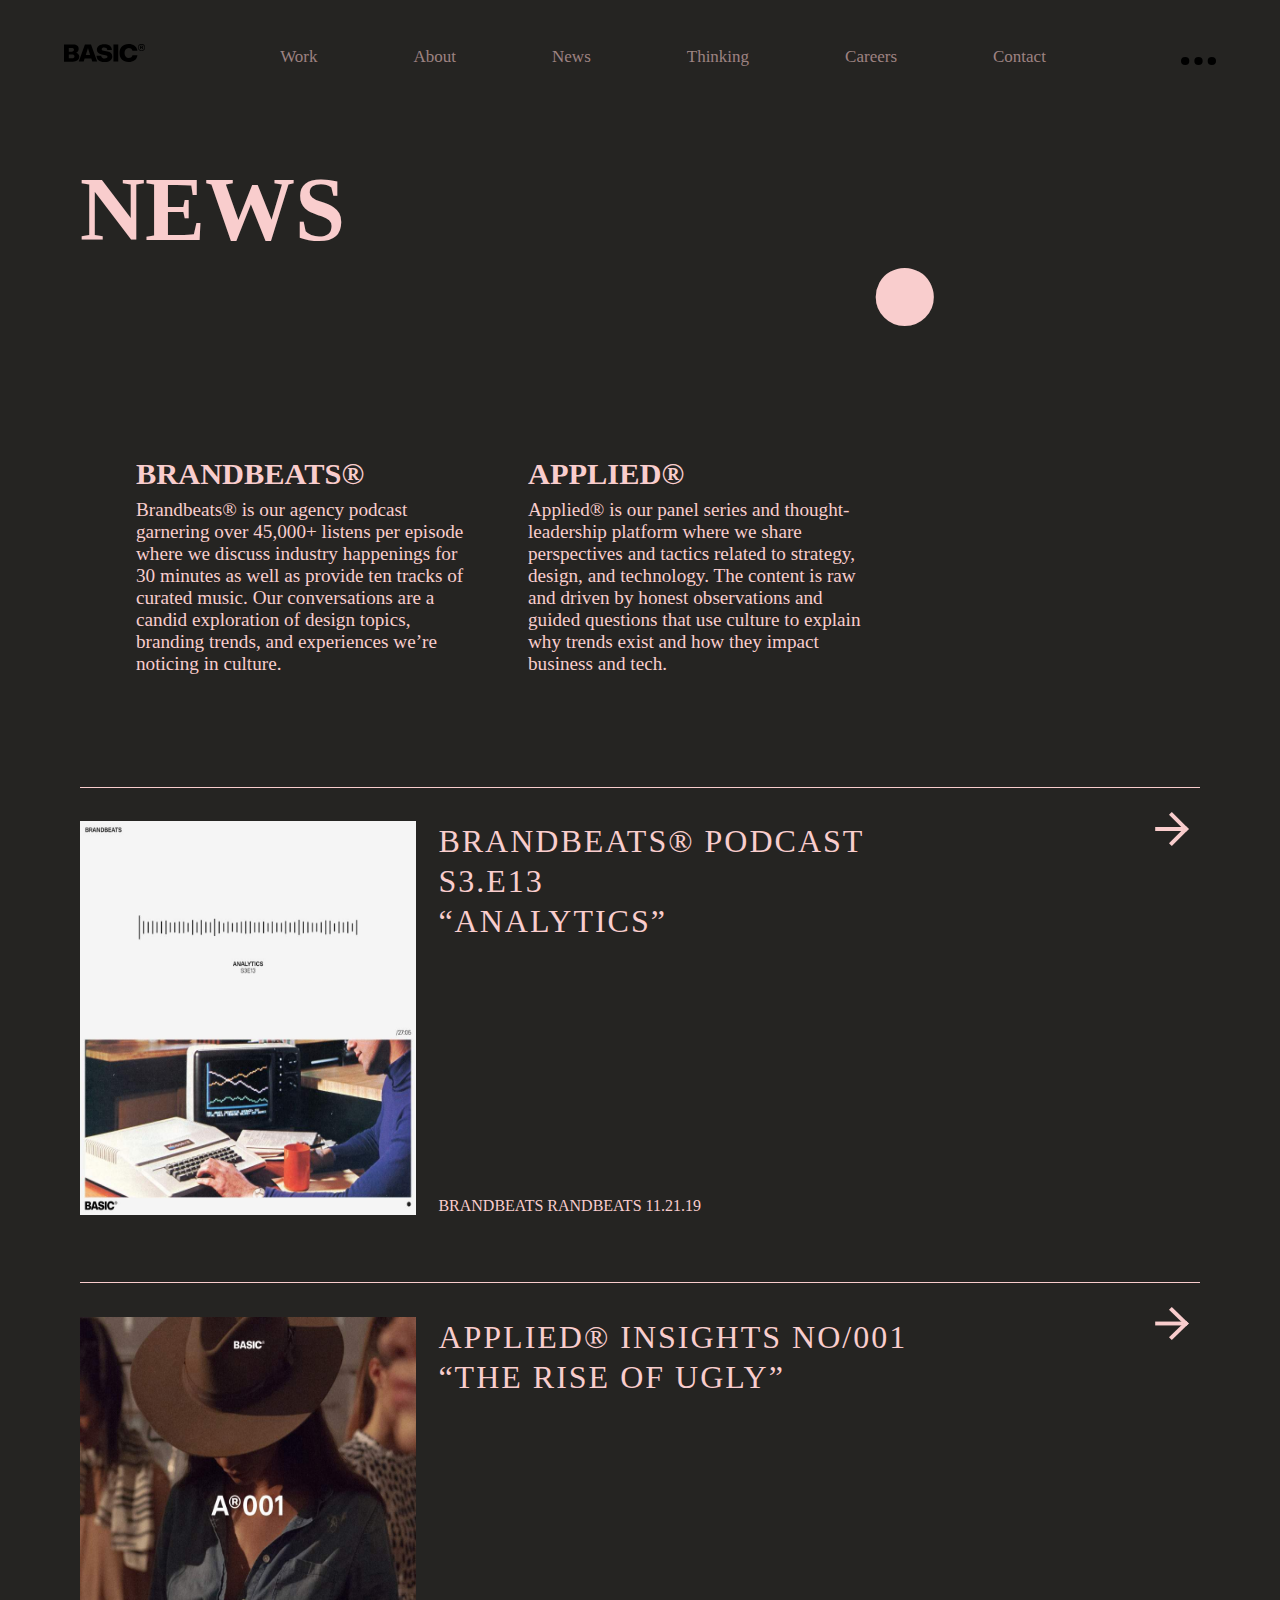
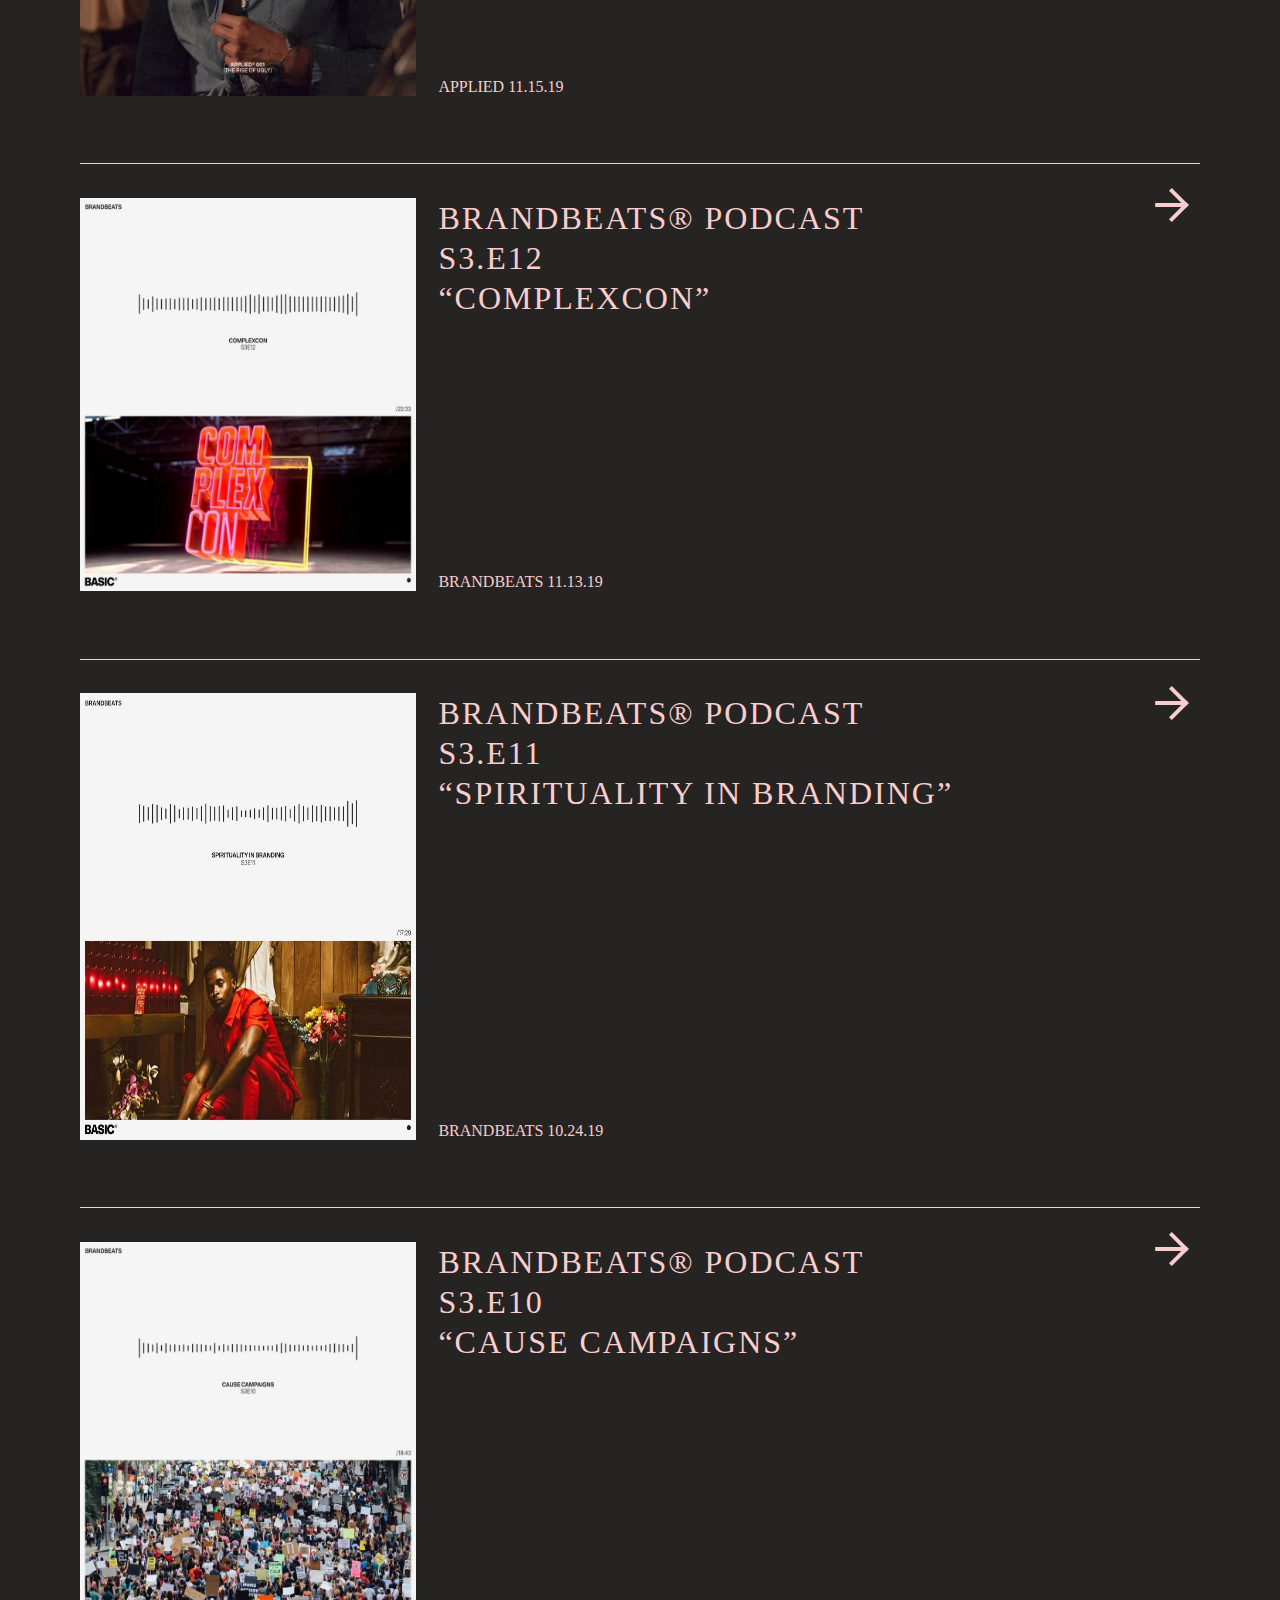
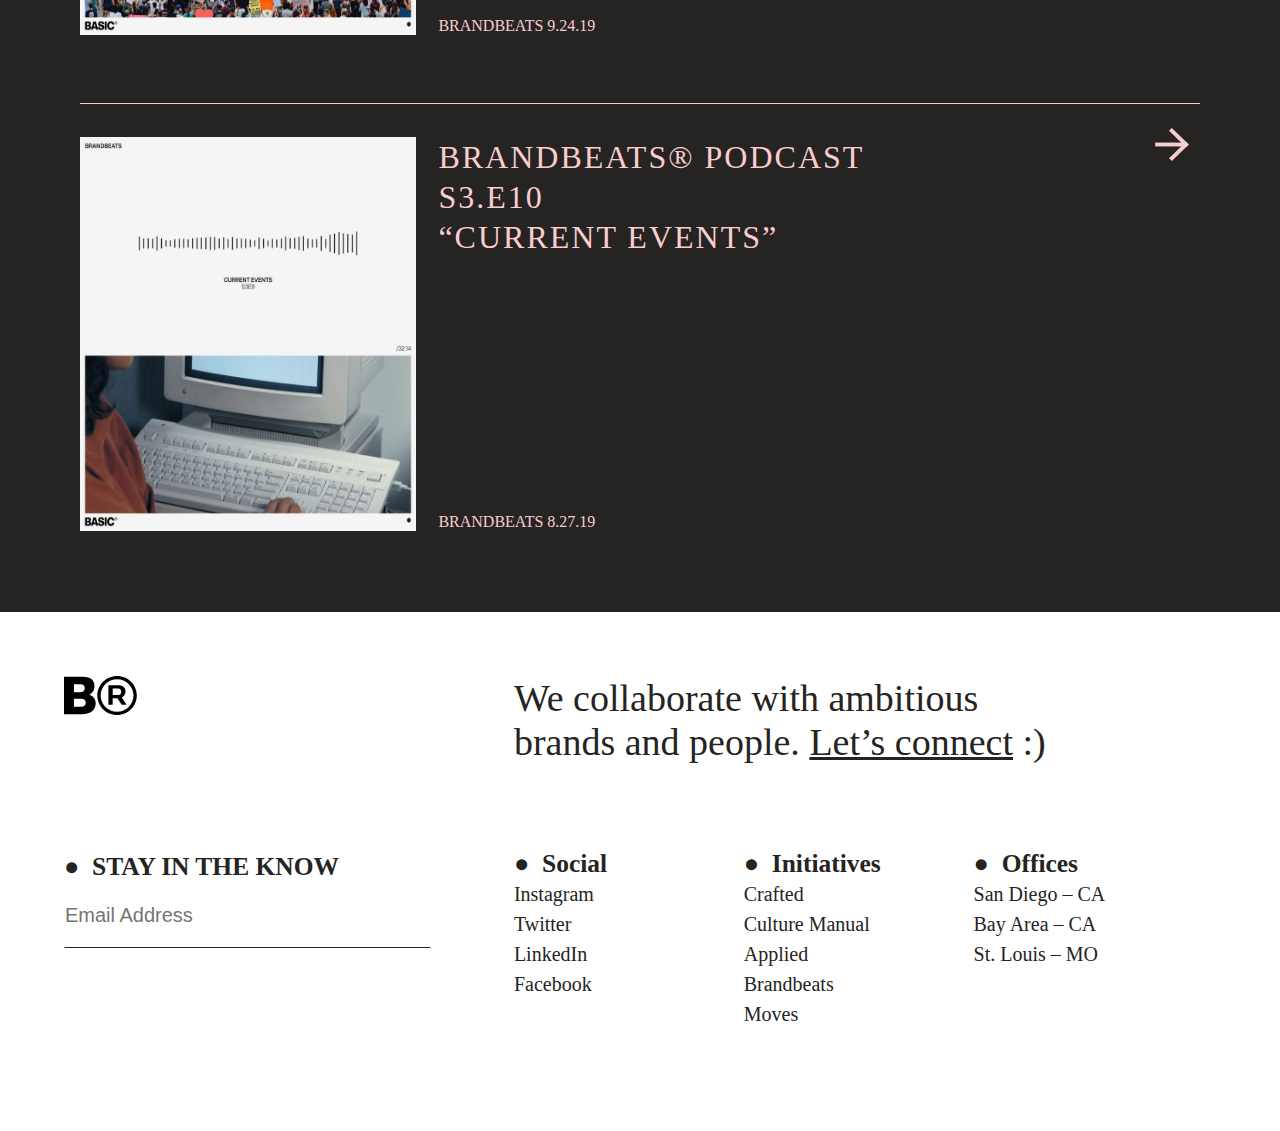
==== index5.html @ 6d132f5e "Basic-Agency" ====
<!DOCTYPE html>
<html lang="en">

<head>
    <meta charset="UTF-8">
    <meta name="viewport" content="width=device-width, initial-scale=1.0">
    <meta http-equiv="X-UA-Compatible" content="ie=edge">
    <title>Document</title>
    <link rel="stylesheet" href="assets/css/test5.css">
</head>

<body>
    <header class="hade">
        <a class="logo" href="index.html"><img src="assets/img/logo.svg" alt=""></a>
        <nav>
            <ul>
                <li><a href="index2.html">Work</a></li>
                <li><a href="index3.html">About</a></li>
                <li><a href="index4.html">News</a></li>
                <li><a href="index5.html">Thinking</a></li>
                <li><a href="">Careers</a></li>
                <li><a href="index6.html">Contact</a></li>
            </ul>
        </nav>
        <div id="myNav" class="overlay">
            <a href="#" class="closebtn" onclick="closeNav()">&times;</a>
            <div class="overlay-content">
                <section class="menu-x">
                    <article>
                        <ul>
                            <li>
                                <img alt="" src="assets/img/selected-work1.jpg">
                                <h5>CULTORE MANUALE®2018</h5>
                                <h4>Lorem ipsum dolor sit amet consectetur <br> adipisicing elit. Amet cupiditate
                                    <br>animi
                                    tempora accusamus <br> sit quasi a,</h4>
                                <p><a href="/about" class="button-pill">About Us</a></p>
                            </li>
                            <li>
                                <img alt="" src="assets/img/selected-work2.jpg">
                                <h5>MOVIS®2019</h5>
                                <h4>Lorem ipsum dolor sit amet consectetur <br> adipisicing elit. Amet cupiditate
                                    <br>animi
                                    tempora accusamus <br> sit quasi a,</h4>
                                <p><a href="/about" class="button-pill">About Us</a></p>
                            </li>
                            <li>
                                <img alt="" src="assets/img/selected-work3.jpg">

                                <h5>CULTORE MANUALE®2018</h5>
                                <h4>Lorem ipsum dolor sit amet consectetur <br> adipisicing elit. Amet cupiditate
                                    <br>animi
                                    tempora accusamus <br> sit quasi a,</h4>
                                <p><a href="/about" class="button-pill">About Us</a></p>
                            </li>
                            <li>
                                <img alt="" src="assets/img/selected-work4.jpg">

                                <h5>CULTORE MANUALE®2018</h5>
                                <h4>Lorem ipsum dolor sit amet consectetur <br> adipisicing elit. Amet cupiditate
                                    <br>animi
                                    tempora accusamus <br> sit quasi a,</h4>
                                <p><a href="/about" class="button-pill">About Us</a></p>
                            </li>
                            <li>
                                <img alt="" src="assets/img/think2.jpg">
                                <h5>CULTORE MANUALE®2018</h5>
                                <h4>Lorem ipsum dolor sit amet consectetur <br> adipisicing elit. Amet cupiditate
                                    <br>animi
                                    tempora accusamus <br> sit quasi a,</h4>
                                <p><a href="/about" class="button-pill">About Us</a></p>
                            </li>
                        </ul>
                    </article>
            </div>
        </div>
        <span class=" menue" style="font-size:30px;cursor:pointer" onclick="openNav()"><img src="assets/img/menu.svg"
                alt=""></span>
        </div>
    </header>
    <section class="card-one">
        <h2 class="elemnt1">
            <span class="span-what"><span>News</span><span class="span-bunkt">●</span>
        </h2>
        <div class="list-thinking-filter__details">
            <div>
                <p><strong>BRANDBEATS®</strong></p>
                <p>Brandbeats® is our agency podcast garnering over 45,000+ listens per episode where we discuss
                    industry happenings for 30 minutes as well as provide ten tracks of curated music. Our conversations
                    are a candid exploration of design topics, branding trends, and experiences we’re noticing in
                    culture.</p>
            </div>
            <div>
                <p><strong>APPLIED®</strong></p>
                <p>Applied® is our panel series and thought-leadership platform where we share perspectives and tactics
                    related to strategy, design, and technology. The content is raw and driven by honest observations
                    and guided questions that use culture to explain why trends exist and how they impact business and
                    tech.<strong><br></strong></p>
            </div>
            <div></div>
        </div>
        <article class="teitel-tow">
            <div>
                <img src="assets/img/think1.jpg" alt="">
                <article>
                    <h2>BRANDBEATS® PODCAST<br>S3.E13 <br> “ANALYTICS”</h2>
                    <p>BRANDBEATS <span>RANDBEATS 11.21.19</span> </p>
                </article>
                <img src="assets/img/arrow.svg" alt="">
            </div>
            <div>
                <img src="assets/img/think2.jpg" alt="">
                <article>
                    <h2>APPLIED® INSIGHTS NO/001 <br> “THE RISE OF UGLY”</h2>
                    <p>APPLIED <span>11.15.19</span> </p>
                </article>
                <img src="assets/img/arrow.svg" alt="">
            </div>
            <div>
                <img src="assets/img/think3.jpg" alt="">
                <article>
                    <h2> BRANDBEATS® PODCAST<br> S3.E12<br> “COMPLEXCON”</h2>
                    <p>BRANDBEATS <span>11.13.19</span> </p>
                </article>
                <img src="assets/img/arrow.svg" alt="">
            </div>
            <div>
                <img src="assets/img/think4.jpg" alt="">
                <article>
                    <h2> BRANDBEATS® PODCAST<br> S3.E11<br>“SPIRITUALITY IN BRANDING”</h2>
                    <p>BRANDBEATS <span>10.24.19</span> </p>
                </article>

                <img src="assets/img/arrow.svg" alt="">
            </div>
            <div>
                <img src="assets/img/think5.jpg" alt="">
                <article>
                    <h2>
                        <h2> BRANDBEATS® PODCAST<br> S3.E10<br>“CAUSE CAMPAIGNS”</h2>
                        <p>BRANDBEATS <span>9.24.19</span> </p>
                </article>
                <img src="assets/img/arrow.svg" alt="">
            </div>
            <div>
                <img src="assets/img/think6.jpg" alt="">
                <article>
                    <h2>
                        <h2> BRANDBEATS® PODCAST<br> S3.E10<br>“CURRENT EVENTS”</h2>
                        <p>BRANDBEATS <span>8.27.19</span> </p>
                </article>
                <img src="assets/img/arrow.svg" alt="">
            </div>
        </article>
    </section>
    <section class="card-thri">
        <footer class="teitel-thri">
            <article>
                <div>
                    <img src="assets/img/footer-logo-bg-white.svg" alt="">
                    <div class="tag-one">
                        <h6>STAY IN THE KNOW</h6>
                        <input type="email" value="" name="email" placeholder="Email Address">
                    </div>

                </div>
                <div>
                    <p>We collaborate with ambitious <br> brands and people. <a href="#">Let’s connect</a> :)</p>
                    <article>
                        <div>
                            <h6>Social</h6>
                            <ul>
                                <li><a href="#" target="_blank" rel="noreferrer">Instagram</a></li>
                                <li><a href="#" target="_blank" rel="noreferrer">Twitter</a>
                                </li>
                                <li><a href="#" target="_blank" rel="noreferrer">LinkedIn</a></li>
                                <li><a href="#" target="_blank" rel="noreferrer">Facebook</a>
                                </li>
                            </ul>
                        </div>
                        <div>
                            <h6>Initiatives</h6>
                            <ul>
                                <li><a href="#" target="_blank" rel="noreferrer">Crafted</a>
                                </li>
                                <li><a href="#" target="_blank" rel="noreferrer">Culture
                                        Manual</a></li>
                                <li><a href="/thinking" target="_blank">Applied</a></li>
                                <li><a href="#" target="_blank" rel="noreferrer">Brandbeats</a>
                                </li>
                                <li><a href="#" target="_blank" rel="noreferrer">Moves</a>
                                </li>
                            </ul>
                        </div>
                        <div>
                            <h6>Offices</h6>
                            <ul class="footer__links">
                                <li><a href="#">San Diego – CA</a></li>
                                <li><a href="#">Bay Area – CA</a></li>
                                <li><a href="#">St. Louis – MO</a></li>
                            </ul>
                        </div>
                    </article>
                </div>
            </article>
        </footer>
    </section>


    <script src="assets/js/mein.js"></script>
</body>

</html>
---- assets/css/test5.css ----
* {
  box-sizing: inherit;
  margin: 0;
  padding: 0;
}
.hade {
  display: flex;
  justify-content: space-between;
  align-items: center;
  padding: 3% 5%;
  background-color: #252422;
}

.logo {
  width: 7%;
}
.menue {
  width: 3%;
}
.overlay {
  height: 0%;
  width: 100%;
  position: fixed;
  z-index: 1;
  top: 0;
  left: 0;
  background-color: rgb(0, 0, 0);
  background-color: rgba(0, 0, 0, 0.9);
  overflow-y: hidden;
  transition: 0.5s;
}

.overlay-content {
  position: relative;
  top: 25%;
  width: 100%;
  text-align: center;
  margin-top: 30px;
}

.overlay a {
  padding: 8px;
  text-decoration: none;
  font-size: 36px;
  color: #f9cdcd;
  display: block;
  transition: 0.3s;
}

/* .overlay a:hover,
    .overlay a:focus {
      color: #f1f1f1;
    } */

.overlay .closebtn {
  position: absolute;
  top: 20px;
  right: 45px;
  font-size: 60px;
}

@media screen and (max-height: 450px) {
  .overlay {
    overflow-y: auto;
  }
  .overlay a {
    font-size: 20px;
  }
  .overlay .closebtn {
    font-size: 40px;
    top: 15px;
    right: 35px;
  }
}

/* ---------------- */
.hade ul {
  display: flex;
  list-style: none;
}
.hade ul a {
  text-decoration: none;
  font-size: 17px;
  color: #f9cdcd93;
}
.hade nav li {
  padding: 0 3rem;
}
.hade nav a:hover,
.hade nav a:focus {
  color: #f9cdcd;
}

.menu-x img {
  width: 350px;
}
.hade article img:hover,
.hade article img:focus {
  width: 200px;
}
.menu-x h4 {
  color: #f9cdcd;
  text-align: start;
  padding-left: 7%;
  padding-top: 10%;
}

.menu-x article ul {
  display: grid;
  grid-template-columns: 45% 45% 45% 45% 45%;
  overflow-x: auto;
  overscroll-behavior-x: contain;
}
.menu-x ul > li {
  list-style: none;
  border-left: 1px solid #f9cdcd;
  margin-left: 30%;
}

.menu-x h5 {
  font-size: 1.5em;
  margin: 3% 0;
  color: #f9cdcd;
  padding-top: 4%;
}
.card-one {
  padding: 59.4px 80px 25px;
  background-color: #252422;
  color: #f9cdcd;
}
.elemnt1 {
  margin-bottom: 10%;
}
.span-what {
  font-size: 90px;
  line-height: 80px;
  text-transform: uppercase;
}
.span-bunkt {
  font-size: 1.5em;
  display: inline-block;
  margin-left: 70%;
}
.list-thinking-filter__details {
  display: flex;
  flex-wrap: wrap;
  width: 100%;
  margin-bottom: 10%;
  color: #f9cdcd;
}
.list-thinking-filter__details div {
  width: 30%;
  margin-left: 5%;
}
.list-thinking-filter__details p:nth-child(1) {
  font-size: 1.9em;
  margin-bottom: 2%;
}
.list-thinking-filter__details p:nth-child(2) {
  font-size: 1.2em;
}
.teitel-tow {
  color: #f9cdcd;
  position: relative;
}
.teitel-tow div {
  display: flex;
  border-top: 1px solid #f9cdcd;
  padding-top: 3%;
  margin-top: 1%;
  padding-bottom: 5%;
  position: relative;
}
.teitel-tow img {
  width: 30%;
}
.teitel-tow article {
  margin-left: 2%;
}
.teitel-tow h2 {
  line-height: 40px;
  font-weight: 500;
  letter-spacing: 2px;
  font-size: 2em;
  color: #f9cdcd;
}
.teitel-tow p {
  margin-top: 60%;
}
.teitel-tow img:nth-child(3) {
  width: 3%;
  position: absolute;
  right: 1%;
  top: 5%;
}
.card-thri {
  background-color: #fff;
  padding: 5% 0;
}
.teitel-thri {
  margin-left: 5%;
  padding-bottom: 3%;
}
.teitel-thri,
a,
ul {
  color: #252422;
  text-decoration: none;
  list-style: none;
  font-size: 20px;
}
.teitel-thri article:nth-child(1) {
  display: grid;
  grid-template-columns: 30% 70%;
  font-size: 1.9em;
}
.card-thri > footer > article > div:nth-child(2) > p {
  margin-left: 10%;
}
.card-thri > footer > article > div:nth-child(2) > p a {
  text-decoration-line: underline;
  font-size: 1em;
}
.teitel-thri img {
  width: 20%;
}
.teitel-thri div article:nth-child(2) {
  display: grid;
  grid-template-columns: 25% 25% 25%;
  font-weight: 100;
  gap: 5%;
  margin-top: 10%;
  margin-left: 10%;
  line-height: 30px;
}
input[type="email"] {
  width: 100%;
  height: 4rem;
  line-height: 5.5rem;
  color: currentColor;
  display: block;
  border-bottom: 0.1rem solid;
}
input {
  background: transparent;
  border: 1px solid #fff;
  font-size: 20px;
}
.tag-one {
  margin-top: 35%;
}

h6::before {
  content: "●";
  margin-right: 0.5em;
}
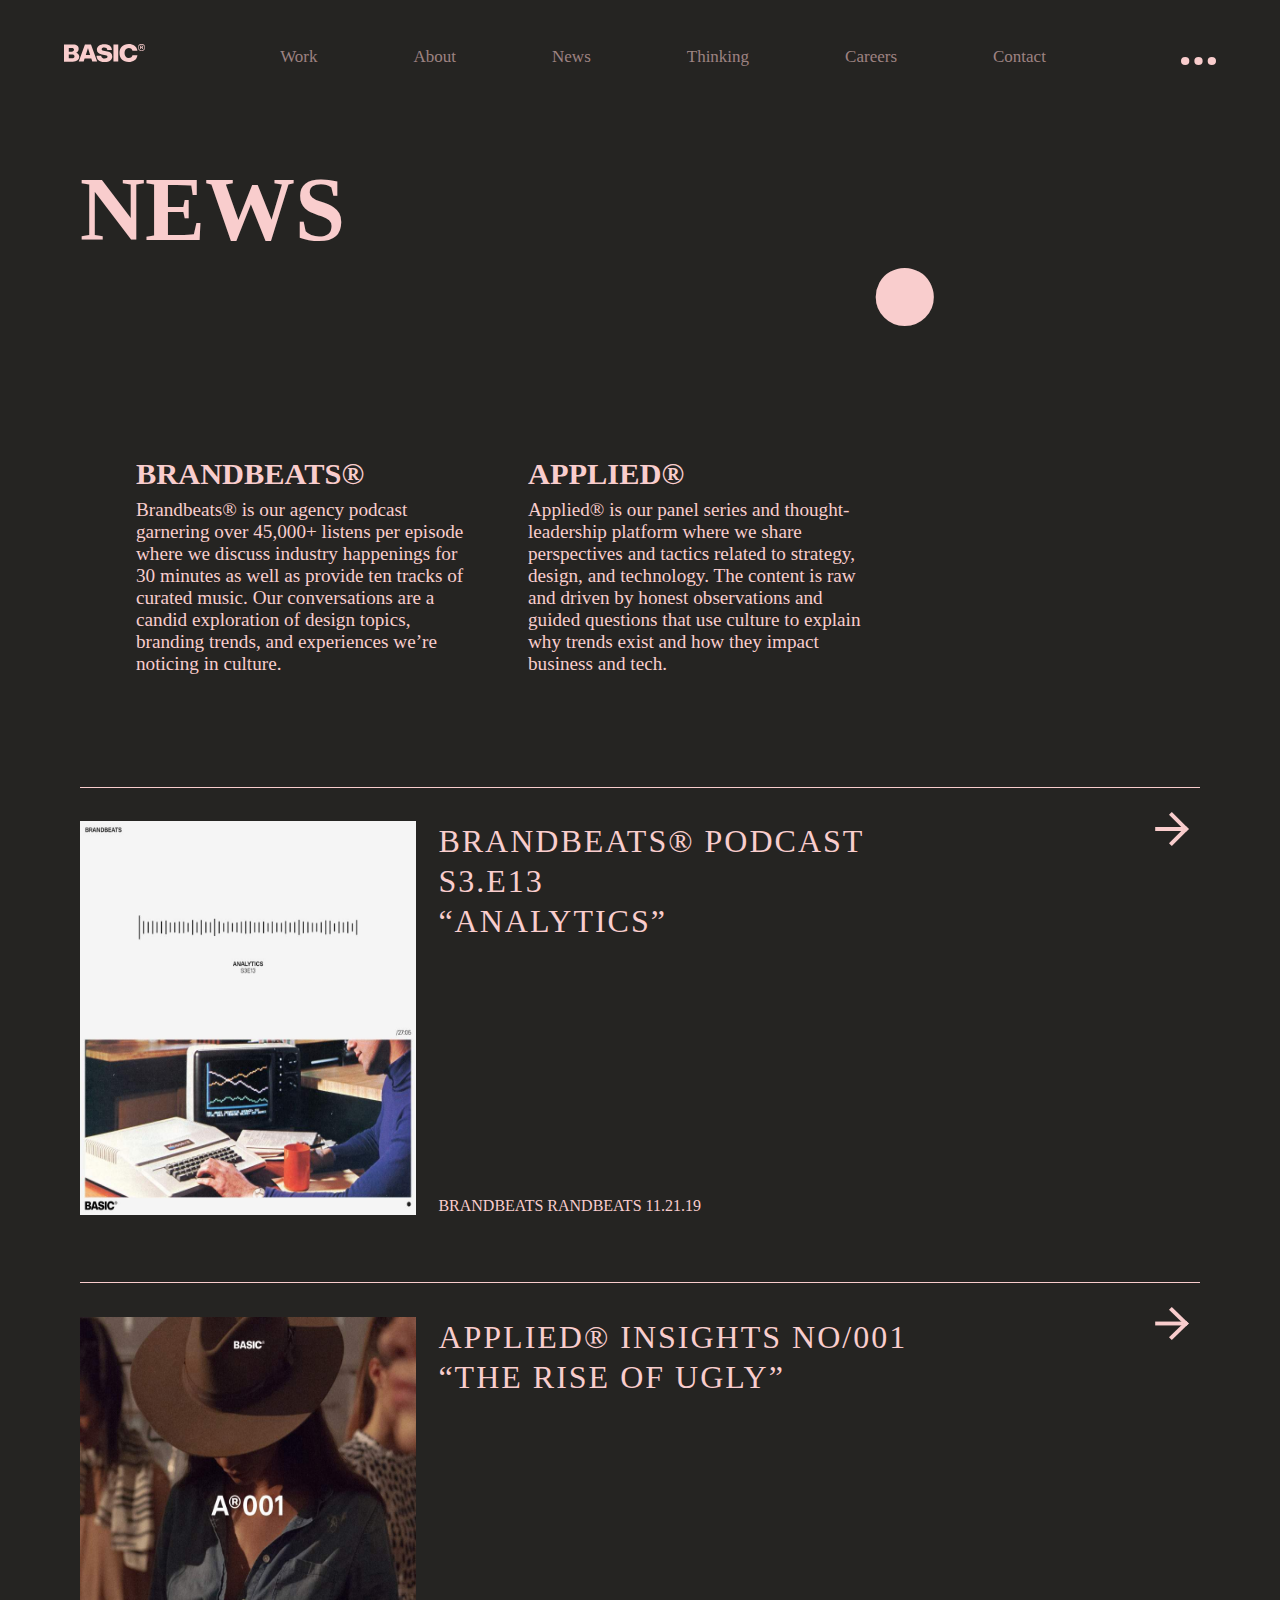
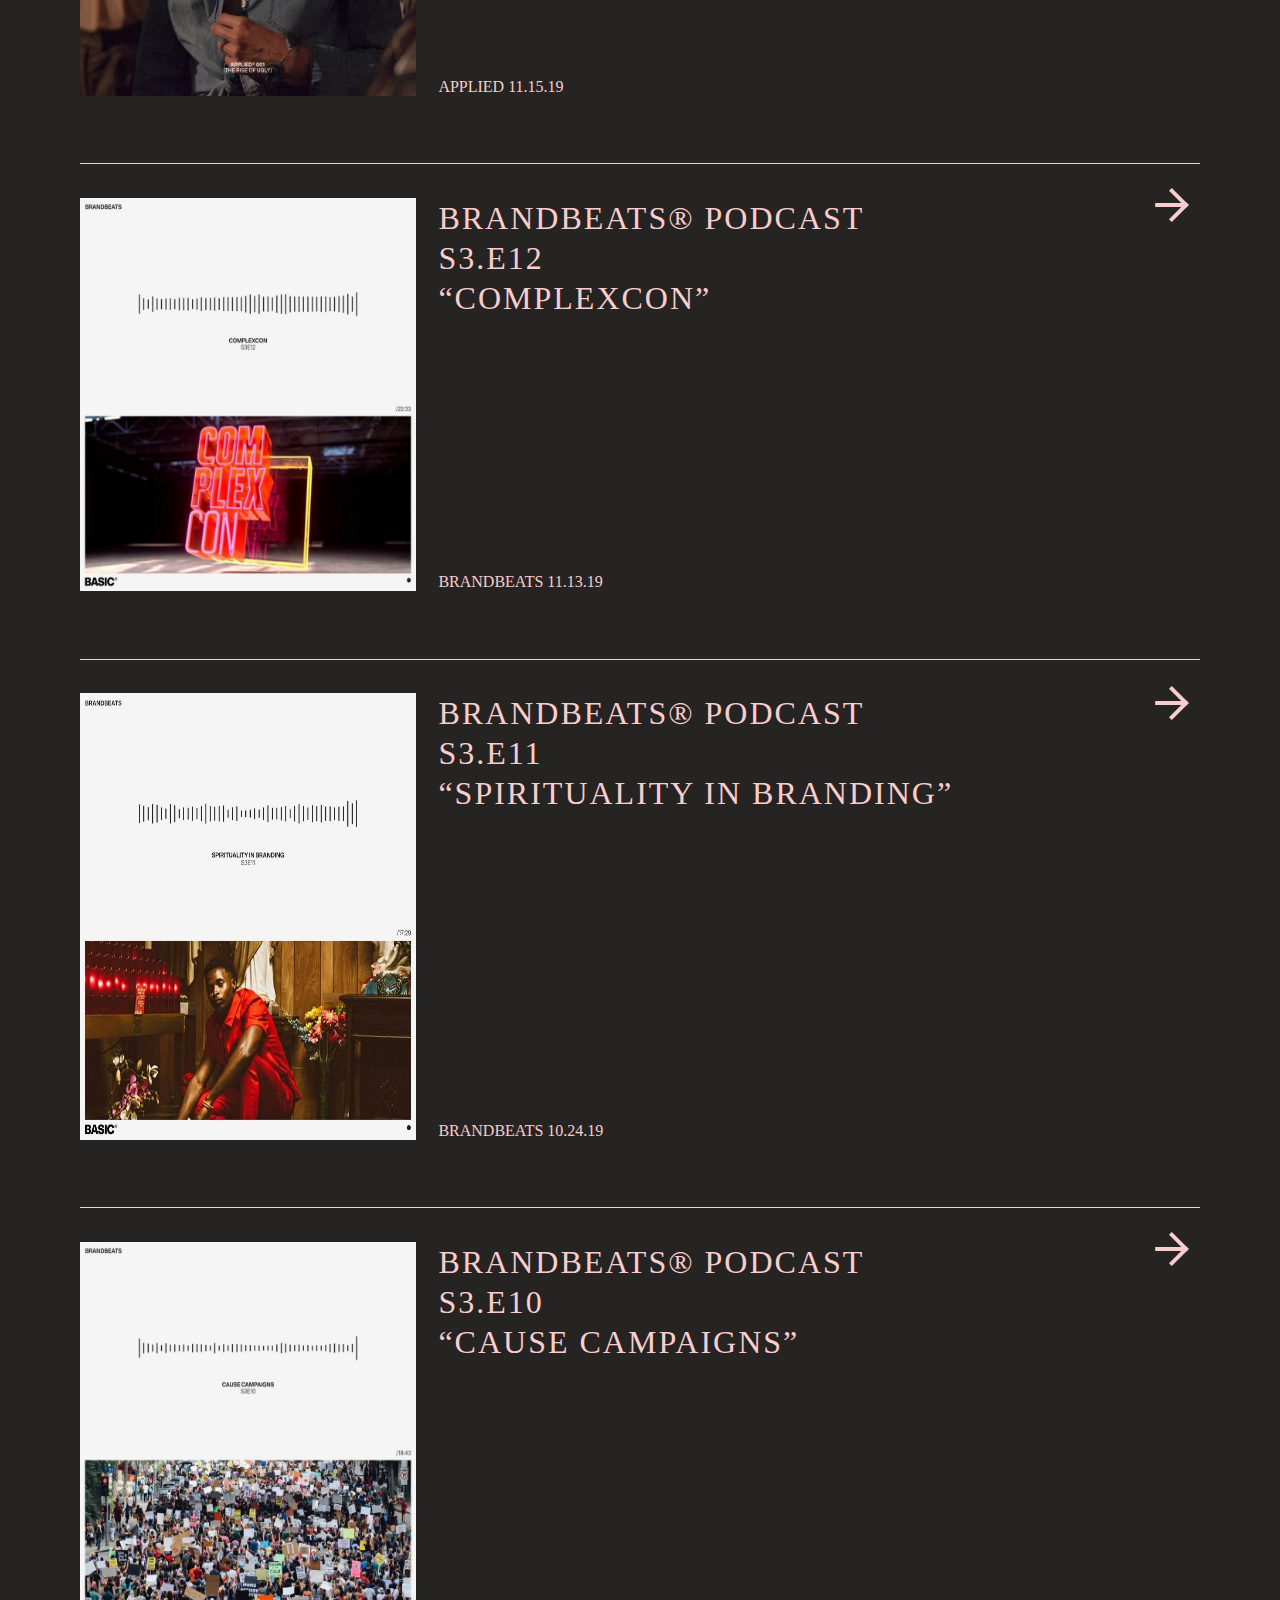
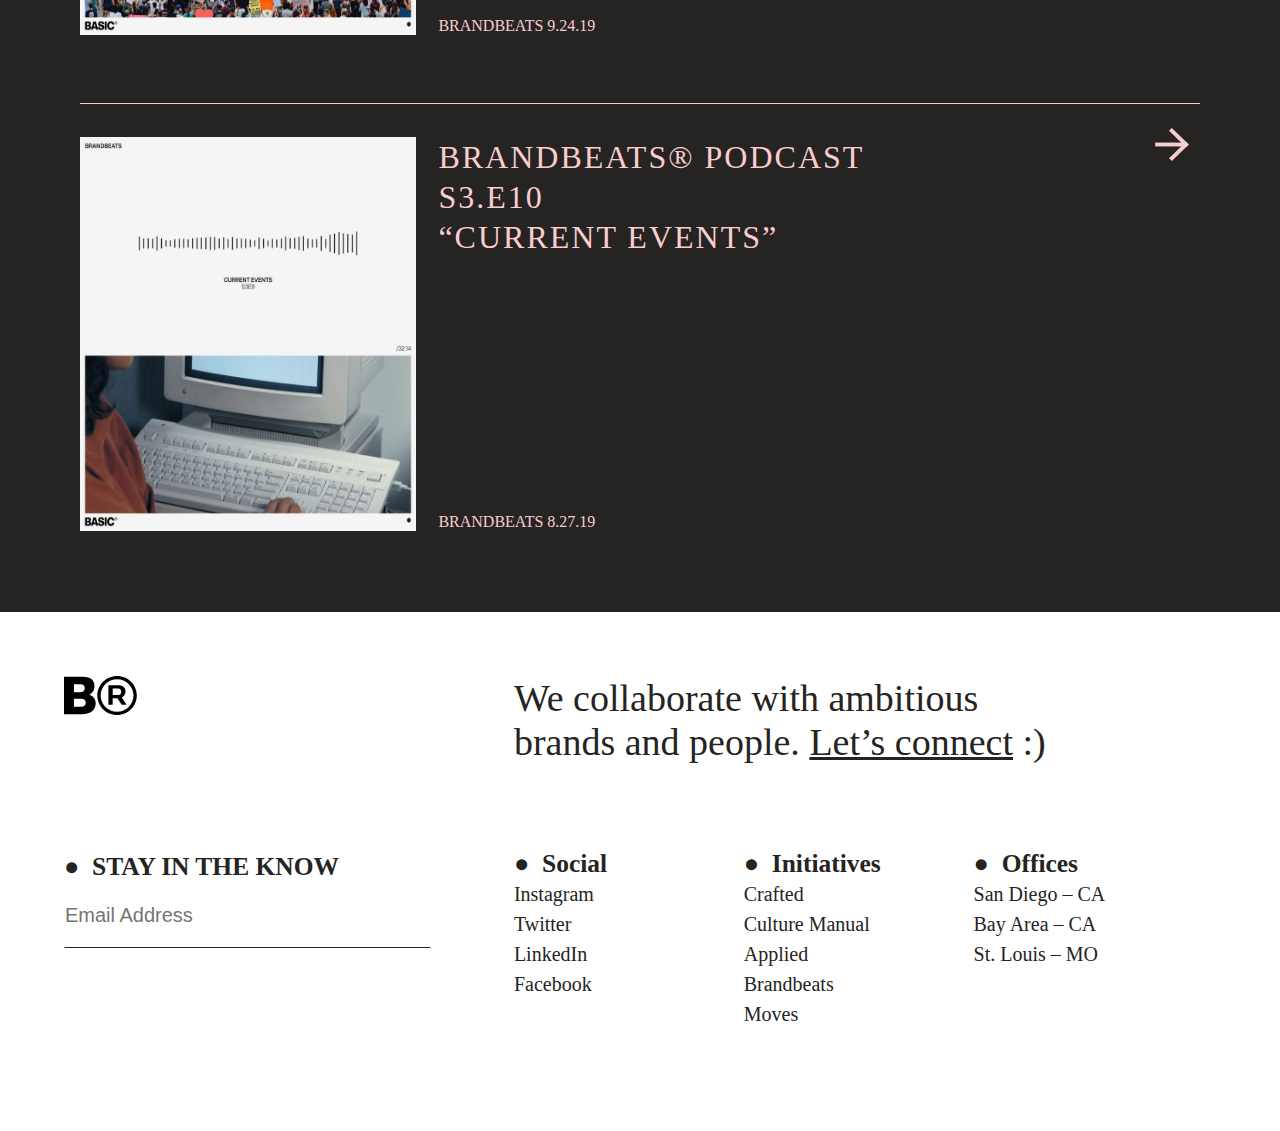
==== commit cbe5174c: "Basic-Agency-2" ====
--- a/index5.html
+++ b/index5.html
@@ -11,7 +11,7 @@
 
 <body>
     <header class="hade">
-        <a class="logo" href="index.html"><img src="assets/img/logo.svg" alt=""></a>
+        <a class="logo" href="index.html"><img src="assets/img/logo_pink.svg" alt=""></a>
         <nav>
             <ul>
                 <li><a href="index2.html">Work</a></li>
@@ -74,8 +74,8 @@
                     </article>
             </div>
         </div>
-        <span class=" menue" style="font-size:30px;cursor:pointer" onclick="openNav()"><img src="assets/img/menu.svg"
-                alt=""></span>
+        <span class=" menue" style="font-size:30px;cursor:pointer" onclick="openNav()"><img
+                src="assets/img/menu_pink.svg" alt=""></span>
         </div>
     </header>
     <section class="card-one">
